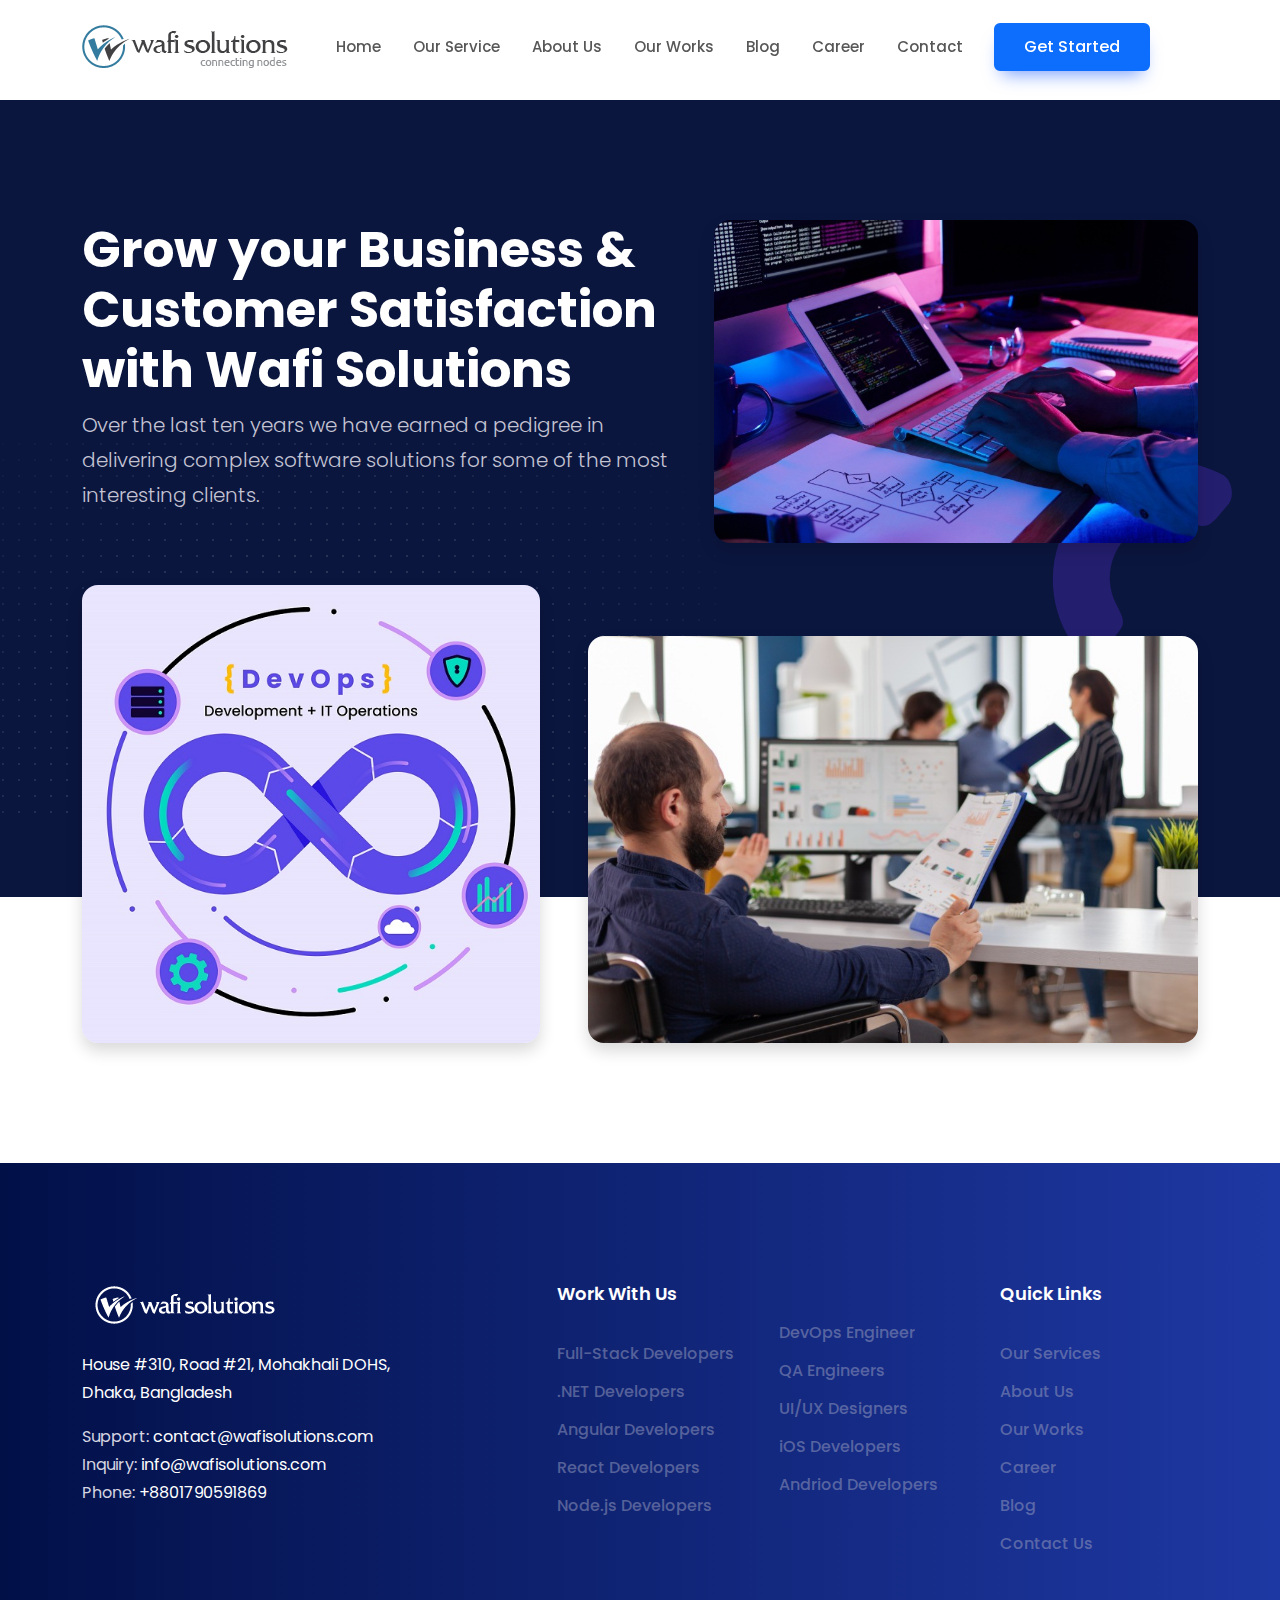
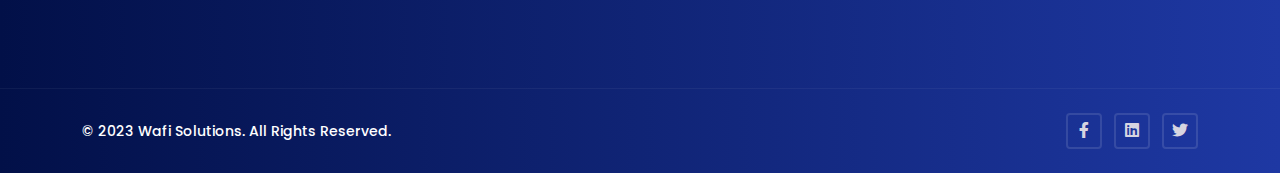
==== about.html @ 9b00d204 "about-us section complete" ====
<!DOCTYPE html>
<html lang="en">
<head>
    <meta charset="UTF-8">
    <meta name="viewport" content="width=device-width, initial-scale=1.0">
    <title>Awesome Digital Solution</title>

    <!-- favicon include here -->
    <link rel="icon" href="./images/logo/loading-img.png" type="image/png" sizes="16x16">

    <!-- font-awesome icon main css files -->
    <link rel="stylesheet" href="./css/all.css">

    <!-- bootstrap main css files -->
    <link rel="stylesheet" href="./css/bootstrap.min.css">
    <!-- <link href="https://cdn.jsdelivr.net/npm/bootstrap@5.0.2/dist/css/bootstrap.min.css" rel="stylesheet" integrity="sha384-EVSTQN3/azprG1Anm3QDgpJLIm9Nao0Yz1ztcQTwFspd3yD65VohhpuuCOmLASjC" crossorigin="anonymous"> -->


    <!-- AOS-main-css-file -->
    <link rel="stylesheet" href="./css/aos.css">
    
    <!-- magnific-popup-css-file -->
    <link rel="stylesheet" href="./css/magnific-popup.css">

    <!-- owl carousel main css file -->
    <link rel="stylesheet" href="./css/owl.carousel.css">

    <!-- owl carousel theme default main css file -->
    <link rel="stylesheet" href="./css/owl.theme.default.min.css">

    <!-- Main Style CSS Files -->
    <link rel="stylesheet" href="./css/style.css">

    <!-- Main Style CSS Files -->
    <link rel="stylesheet" href="./css/responsive.css">
    
</head>
<body>

    <!-- preloader section start -->
    <div id="preloader">
        <div class="preloader-wrap">
            <img src="./images/logo/loading-img.png" alt="preloader">
            <div class="loading-bar"></div>
        </div>
    </div>
    <!-- preloader section end -->


    <!-- main div start -->
    <div class="main-wapper">
        <!-- header part start -->
        <header class="main-header w-100">
            <nav class="navbar navbar-expand-xl navbar-light sticky-header">
                <div class="container d-flex align-items-center justify-content-lg-between position-relative">
                    <!-- brand logo -->
                    <a href="/" class="navbar-brand d-flex align-items-center mb-md-0 text-decoration-none">
                        <img class="img-fluid logo-color" src="./images/logo/logo.png" alt="logo">
                    </a>

                    <!-- offcanvaswithbackdrop button start -->
                    <a class="navbar-toggler offRight position-absolute right-0 border-0" href="#offcanvasWithBackdrop" role="button">
                        <span class="navbar-toggler-icon"
                              data-bs-toggle="offcanvas"
                              data-bs-target="#offcanvasWithBackdrop"
                              aria-controls="offcanvasWithBackdrop">
                        </span>
                    </a>
                    <div class="clearfix"></div>
                    <!-- offcanvaswithbackdrop button end -->

                    <!-- header main menu start -->
                    <div class="collapse navbar-collapse justify-content-center">
                        <ul class="nav col-12 col-md-auto justify-content-center main-menu">
                            <li><a href="index.html" class="nav-link">Home</a></li>
                            <li><a href="our-services.html" class="nav-link">Our Service</a></li>
                            <li><a href="about.html" class="nav-link">About Us</a></li>
                            <li><a href="works.html" class="nav-link">Our Works</a></li>
                            <li><a href="blog.html" class="nav-link">Blog</a></li>
                            <li><a href="career.html" class="nav-link">Career</a></li>
                            <li><a href="contect.html" class="nav-link">Contact</a></li>
                        </ul>
                    </div>
                    <!-- header main menu end -->

                    <!-- get start button start -->
                    <div class="action-btns text-end me-5 me-lg-0 d-none d-md-block d-lg-block">
                        <a href="" class="btn btn-primary">Get Started</a>
                    </div>
                    <!-- get start button end -->

                    <!-- offcanvaswithbackdrop menu start -->
                    <div class="offcanvas offcanvas-end" id="offcanvasWithBackdrop">
                        <!-- offcanvs header start-->
                        <div class="offcanvas-header d-flex align-items-center mt-4">
                            <!-- offcanvas logo -->
                            <a href="index.html" class="d-flex align-items-center mb-md-0 text-decoration-none">
                                <img class="img-fluid ps-2" src="./images/logo/logo.png" alt="logo">
                            </a>
                            <!-- offcanvs close button -->
                            <button type="button" class="close-btn text-danger" data-bs-dismiss="offcanvas" aria-label="Close">
                                <i class="fa-solid fa-xmark"></i>
                            </button>
                        </div>
                        <!-- offcanvs header end-->

                         <!-- offcanvs body start-->
                         <div class="offcanvas-body">
                            <!-- main menu start -->
                            <ul class="nav col-12 col-md-auto justify-content-center main-menu">
                                <li><a href="index.html" class="nav-link">Home</a></li>
                                <li><a href="our-services.html" class="nav-link">Our Service</a></li>
                                <li><a href="about.html" class="nav-link">About Us</a></li>
                                <li><a href="works.html" class="nav-link">Our Works</a></li>
                                <li><a href="blog.html" class="nav-link">Blog</a></li>
                                <li><a href="career.html" class="nav-link">Career</a></li>
                                <li><a href="contect.html" class="nav-link">Contact</a></li>
                            </ul>
                            <!-- main menu end -->

                            <!-- get start button start -->
                            <div class="action-btns mt-4 ps-3">
                                <a href="" class="btn btn-primary">Get Started</a>
                            </div>
                            <!-- get start button end -->
                         </div>
                         <!-- offcanvs body end-->
                    </div>
                    <!-- offcanvaswithbackdrop menu end -->

                </div>                
            </nav>
        </header>
        <!-- header part end -->


        <!-- about-header-section  section start -->
        <section class="about-header-section ptb-120 position-relative overflow-hidden bg-dark" style="background: url('./images/page-header-bg.svg') no-repeat center right;">
            <div class="container">
                <div class="row">
                   <div class="col-12">
                        <div class="section-heading-wrap d-flex justify-content-between z-5 position-relative">
                            <div class="about-content-left">
                                <div class="about-info mb-4">
                                    <h1 class="display-5 fw-bold">Grow your Business & Customer Satisfaction with Wafi Solutions</h1>
                                    <p class="lead">Over the last ten years we have earned a pedigree in delivering complex software solutions for some of the most interesting clients. </p>
                                </div>
                                <img class="about-img-first img-fluid rounded-custom mt-5 shadow" src="./images/about/about-img-1.jpg" alt="">
                            </div>
                            <div class="about-content-right">
                                <img class="img-fluid mb-5 rounded-custom shadow" src="./images/about/about-img-2.jpg" alt="">
                                <img class="about-img-last rounded-custom shadow" src="./images/about/about-img-3.jpg" alt="">
                            </div>
                        </div>
                   </div>
                </div>
            </div>
            <div class="bg-white w-100 position-absolute bottom-0 h-25 bottom-0 left-0 right-0 py-5"></div>
        </section>
        <!-- about-header-section  section end -->


        <!-- footer section start -->

        <footer class="footer-section">
            <!-- footer section top start -->
            <div class="footer-top  bg-gradient text-white ptb-120">
                <div class="container">
                    <div class="row justify-content-between">
                        <div class="col-md-8 col-lg-4 mb-md-4 mb-lg-0">
                            <div class="footer-single-col">
                                <div class="footer-single-col mb-4">
                                    <img src="./images/logo/logo-white.png" alt="logo" class="img-fluid logo-white">
                                </div>
                                <p> House #310, Road #21, Mohakhali DOHS, Dhaka, Bangladesh</p>
                                <div><span class="met_color">Support:</span> <a href="#" >contact@wafisolutions.com</a></div>
                                <div><span class="met_color">Inquiry:</span> <a href="#" >info@wafisolutions.com</a></div>
                                <div><span class="met_color">Phone:</span> +8801790591869</div>
                            </div>
                        </div>
                        <div class="col-md-12 col-lg-7 mt-4 mt-md-0 mt-lg-0">
                            <div class="row">
                                <div class="col-md-4 col-lg-4 mt-4 mt-md-0 mt-lg-0">
                                    <div class="footer-single-col">
                                        <h3>Work With Us</h3>
                                        <ul class="list-unstyled footer-nav-list mb-lg-0">
                                            <li><a href="#" class="text-decoration-none">Full-Stack Developers</a></li>
                                            <li><a href="#" class="text-decoration-none">.NET Developers</a></li>
                                            <li><a href="#" class="text-decoration-none">Angular Developers</a></li>
                                            <li><a href="#" class="text-decoration-none">React Developers</a></li>
                                            <li><a href="#" class="text-decoration-none">Node.js Developers</a></li>
                                        </ul>
                                    </div>
                                </div>
                                <div class="col-md-4 col-lg-4 mt-4 mt-md-0 mt-lg-0">
                                    <div class="footer-single-col">
                                        <h3></h3>
                                        <ul class="list-unstyled footer-nav-list mb-lg-0">
                                            <li><a href="#" class="text-decoration-none">DevOps Engineer</a></li>
                                            <li><a href="#" class="text-decoration-none">QA Engineers</a></li>
                                            <li><a href="#" class="text-decoration-none">UI/UX Designers</a></li>
                                            <li><a href="#" class="text-decoration-none">iOS Developers</a></li>
                                            <li><a href="#" class="text-decoration-none">Andriod Developers</a></li>
                                        </ul>
                                    </div>
                                </div>
                                <div class="col-md-4 col-lg-4 mt-4 mt-md-0 mt-lg-0">
                                    <div class="footer-single-col">
                                        <h3>Quick Links</h3>
                                        <ul class="list-unstyled footer-nav-list mb-lg-0">
                                            <li><a href="#" class="text-decoration-none">Our Services</a></li>
                                            <li><a href="#" class="text-decoration-none">About Us</a></li>
                                            <li><a href="#" class="text-decoration-none">Our Works</a></li>
                                            <li><a href="#" class="text-decoration-none">Career</a></li>
                                            <li><a href="#" class="text-decoration-none">Blog</a></li>
                                            <li><a href="#" class="text-decoration-none">Contact Us</a></li>
                                        </ul>
                                    </div>
                                </div>
                            </div>
                        </div>
                    </div>
                </div>
            </div>
            <!-- footer section top end -->

            <!-- footer bottom start -->
            <div class="footer-bottom  bg-gradient text-white py-4">
                <div class="container">
                    <div class="row justify-content-between align-items-center">
                        <div class="col-md-7 col-lg-7">
                            <div class="copyright-text">
                                <p class="mb-lg-0 mb-md-0">&copy; 2023 Wafi Solutions. All Rights Reserved.</p>
                            </div>
                        </div>
                        <div class="col-md-4 col-lg-4">
                            <div class="footer-single-col text-start text-lg-end text-md-end">
                                <ul class="list-unstyled list-inline footer-social-list mb-0">
                                    <li class="list-inline-item"><a href=#"><i class="fab fa-facebook-f"></i></a></li>
                                    <li class="list-inline-item"><a href="#"><i class="fab fa-linkedin"></i></a></li>
                                    <li class="list-inline-item"><a href="#"><i class="fab fa-twitter"></i></a></li>
                                </ul>
                            </div>
                        </div>
                    </div>
                </div>
            </div>
            <!-- footer bottom end -->
            
        </footer>
        <!-- footer section end -->
    </div>
    <!-- main div end -->


    <!-- Bootstrap js main file -->
    <script src="./js/jquery.min.js"></script>

    <!-- Bootstrap js main file -->
    <script src="./js/bootstrap.bundle.min.js"></script>
    <!-- <script src="https://cdn.jsdelivr.net/npm/bootstrap@5.0.2/dist/js/bootstrap.bundle.min.js" integrity="sha384-MrcW6ZMFYlzcLA8Nl+NtUVF0sA7MsXsP1UyJoMp4YLEuNSfAP+JcXn/tWtIaxVXM" crossorigin="anonymous"></script> -->

    <!-- AOS-main-JS-file -->
    <script src="./js/aos.js"></script>

    <!-- Parallax JS Main Plugin -->
    <script src="./js/parallax.min.js"></script>

     <!-- magnific-popup-js-file -->
    <script src="./js/jquery.magnific-popup.min.js"></script>

     <!-- owl carousel main js file -->
     <script src="./js/owl.carousel.min.js"></script>

    <!-- Custom JavaScript File -->
    <script src="./js/main.js"></script>

</body>
</html>
---- css/style.css ----
/* google font name is Poppins  */
@import url('https://fonts.googleapis.com/css2?family=Poppins:ital,wght@0,300;0,400;0,500;0,600;0,700;0,800;1,400;1,500;1,700;1,800&display=swap');

/***************************************
 basic styling 
 
 ***************************************/
*{
    margin: 0px;
    padding: 0px;
    box-sizing: border-box;
    font-family: 'GeoSlab703 Md BT';
    font-family: 'Poppins', sans-serif;
}

body{
    color:#575757;
    line-height: 1.75;
}
ul{
    list-style: none;
    padding: 0;
}
li{
    list-style: none;
}
a{
    text-decoration: none;
    font-family: 'Poppins', sans-serif;
}

.h1, .display-1, 
.h2, .display-2, 
.h3, .display-3, 
.h4, .display-4, 
.h5, .display-5, 
.h6, .display-6, 
h1, 
h2, 
h3, 
h4, 
h5, 
h6{
    font-family: 'Poppins', sans-serif;
    color: #071c4d;
}

input:focus,textarea:focus,button:focus{
    outline: none;
}
.btn{
    position: relative;
    -webkit-transition: all 0.3s ease-in-out;
    transition: all 0.3s ease-in-out;
    padding: 0.65rem 1.75rem;
    -webkit-box-shadow: none;
    box-shadow: none;
    font-weight: 500;
    border-radius: 0.375rem;
    font-family: 'Poppins', sans-serif;
    border: 2px solid transparent;
}
.z--1{
  z-index: -1;
}

.z-2{
  z-index: 2;
}

.btn-primary{
    color: var(--bs-white);
    background-color: var(--bs-primary);
    border-color: var(--bs-primary);
    -webkit-box-shadow: 0 11px 18px -8px rgba(23, 92, 255, 0.6);
    box-shadow: 0 11px 18px -8px rgba(23, 92, 255, 0.6);
}

.btn-primary:hover{
    box-shadow: none;
}

.ptb-120{
    padding: 120px 0;
}
.ptb-20{
  padding-bottom: 20px;
}

.mb-32 {
    margin-bottom: 32px;
}

.ptb-60{
  padding: 60px 0;
}

.section-title  h2{
  font-size: 40px;
  font-weight: 700;
  line-height: 40px;
}

.feature-icon{
  width: 65px;
  height: 65px;

  text-align: center;
}

.feature-icon i{
  font-size: 32px;
  color: #fff;
  line-height: 65px;
}

.limit-2-line-text {
  display: -webkit-box;
  -webkit-line-clamp: 2;
  -webkit-box-orient: vertical;
  overflow: hidden;
}

.text-meuted{
  color: #6c757d ;
}
.section-title h2{
  font-size: 40px;
  font-weight: 700;
}

.bg-dark{
  background-color: #0b163f !important;
}


/***************************************
 preloader section styling 

***************************************/

#preloader{
    position: fixed;
    top: 0;
    left: 0;
    width: 100%;
    height: 100vh;
    background-color: var(--bs-light);
    display: -webkit-box;
    display: -ms-flexbox;
    display: flex;
    -webkit-box-align: center;
    -ms-flex-align: center;
    align-items: center;
    -webkit-box-pack: center;
    -ms-flex-pack: center;
    justify-content: center;
    text-align: center;
    z-index: 999999;
}


.preloader-wrap{
    text-align: center;
}

.loading-bar {
    width: 120px;
    height: 3px;
    margin-top: 30px;
    position: relative;
    overflow: hidden;
    background: var(--bs-white);
}

.loading-bar:before{
    content: "";
    width: 35px;
    height: 3px;
    background: var(--bs-primary);
    position: absolute;
    left: -34px;
    -webkit-animation: bluebar 1.5s infinite ease;
    animation: bluebar 1.5s infinite ease;
}

@-webkit-keyframes bluebar {
    50% {
      left: 96px;
    }
  }
  
  @keyframes bluebar {
    50% {
      left: 96px;
    }
  }



  /*************************************** 
  header section nav menu styling start 

  ***************************************/

  .img-fluid{
    max-width: 100%;
    height: auto;
  }

  .offRight{
    position: absolute;
    right: 0;
    padding: 0 10px;
  }

  .sticky-header {
    position: fixed;
    top:0px;
    width: 100%;
    padding: 20px 0;
    -webkit-transition: all 0.3s ease;
    transition: all 0.3s ease;
    z-index: 9999;
  }

  .affix{
    top: 0;
    left: 0;
    margin: auto;
    position: fixed;
    width: 100%;
    z-index: 9999;
    -webkit-animation: 300ms ease-in-out fadeInDown;
    animation: 300ms ease-in-out fadeInDown;
    background: var(--bs-dark);
    padding: 10px 0;
    -webkit-transition: all 0.3s ease;
    transition: all 0.3s ease;
    -webkit-box-shadow: 0 10px 30px rgba(0, 0, 0, 0.1);
    box-shadow: 0 10px 30px rgba(0, 0, 0, 0.1);
    background-color: #fff;
  }

  .action-btns.me-lg-0{
    margin-right: 3rem;
  }

  .me-5 a{
    display: block;
    margin-right: 3rem;
  }

  .main-menu li a.nav-link{
    color:#575757;
    padding: 0.85rem 1rem;
    font-size: 15px;
    font-weight: 500;
    transition: .3s;
  }

  .main-menu li a.nav-link:hover{
    color: #175cff;
  }

 .main-header .offcanvas-header button.close-btn{
    width: 40px;
    height: 40px;
    border-radius: 50%;
    background: #fcdde1;
    outline: none;
    border: none;
  }

  .main-header .offcanvas-header button.close-btn i{
    color: #f25767;
    font-size: 20px;
    vertical-align: middle;
    margin-top: -2px;
  }


  /* hero-it-ads section styling start */

  .hero-nine-bg{
    background-size: cover;
    background-position: center;
    background-repeat: no-repeat;
  }


  /***************************************
   ADS about section styling start

   ***************************************/

  .rounded-custom{
    border-radius: 16px;
  }

  .about-right h4{
    font-weight: 600;
  }

  .about-right h2{
    font-weight: 700;
    font-size: 40px;
  }
  .about-right p{
    font-weight: 400;
  }

  .list-two-col{
    max-width: 100%;
  }
  .about-icon-box img{
    width: 60px;
    height: 60px;
    line-height: 60px;
    padding: 15px;
    border-radius: 50%;
    background-color: #ffffff;
    border-color: #ffffff;
    -webkit-box-shadow: 0px 10px 20px 0px rgba(0, 0, 0, 0.1);
    box-shadow: 0px 10px 20px 0px rgba(0, 0, 0, 0.1);
  }

  .about-icon-box h5{
    font-size: 18px;
    font-weight: 500;
  }

  .about-lists{
    display: flex !important;
  }

  .about-lists li {
    width:50%;
  }

  .about-icon-box{
    display: flex;
  }

.about-right .list-two-col{
    max-width: 100%;
}

.about-right .list-two-col li{
    -webkit-box-flex: 0;
    -ms-flex: 0 0 50%;
    flex: 0 0 50%;
    max-width: 50%;
    padding-right: 12px;
    margin: 6px 0;
}

.about-right .list-two-col li i{
    background-color: #a1bdff;
    border-radius: 20px;
}
.about-right .link-with-icon i{
  transition: .3s;
  margin-left: 3px;
}

.about-right .link-with-icon:hover i{
  margin-left: 6px;
}



/***************************************
  ADS App Two Features styling 

***************************************/

.section-icon .section-title{
  margin-bottom: 60px;
}

.section-icon .section-title h2{
  font-weight: 800;
  font-size: 40px;
}

.service-icon{
  margin-bottom: 28px;
}

.service-icon img{
  width: 64px;
  height: 64px;
}

.single-service{
  transition: .4s;
}

.single-service:hover{
  -webkit-box-shadow: 0px 10px 30px 0px rgba(0, 0, 0, 0.1);
  box-shadow: 0px 10px 30px 0px rgba(0, 0, 0, 0.1);
}



/***************************************
 ADS integration section start

***************************************/

.integration-list-wrap{
  display: -webkit-box;
  display: -ms-flexbox;
  display: flex;
  -webkit-box-orient: vertical;
  -webkit-box-direction: normal;
  -ms-flex-direction: column;
  flex-direction: column;
  -webkit-box-pack: center;
  -ms-flex-pack: center;
  justify-content: center;
  -webkit-box-align: end;
  -ms-flex-align: end;
  align-items: flex-end;
}

.integration-list-wrap a{
  width: 65px;
  height: 65px;
  position: relative;
  display: -webkit-box;
  display: -ms-flexbox;
  display: flex;
  margin: 0 16px;
  -webkit-box-orient: vertical;
  -webkit-box-direction: normal;
  -ms-flex-direction: column;
  flex-direction: column;
  -webkit-box-pack: center;
  -ms-flex-align:center;
  align-items: center;
  border-radius: 50%;
  -webkit-box-shadow: 7px 7px 10px 0 rgba(55, 65, 81, 0.12);
  box-shadow: 7px 7px 10px 0 rgba(55, 65, 81, 0.12);
}

.integration-list-wrap a img{
  padding: 10px;
}

.integration-list-wrap a.integration-1{
  top: 0;
  left: -122px;
}

.integration-list-wrap a.integration-2{
  top: -21px;
  left: 0px;
}
.integration-list-wrap a.integration-3{
  left: -191px;
}
.integration-list-wrap a.integration-5{
  left: -150px;
  top: 25px;
}

.integration-list-wrap a.integration-7{
  left: -120px;
  top: 0;
}

.integration-list-wrap a.integration-8{
  top: 0px;
  right: 250px;
}

.integration-list-wrap a.integration-10{
  right: 217px;
  top: 3px;
}

.integration-list-wrap a.integration-11{
  right: 50px;
  top: 15px;
}

.integration-list-wrap a.integration-12{
  right: 260px;
  top: 3px;
}


/*************************************
 testimonaial section start 

**************************************/

.section-testimonial .section-title h5{
  font-size: 20px;
  font-weight: 600;
  list-style: 25px;
}

.section-testimonial .section-title h2{
  font-size: 40px;
  font-weight: 800;
  list-style: 30px;
}

.testimonials{
  margin-top: 60px;
}

.single-testimonial{
  background-color: #fff;
  border-radius: 30px;
  -webkit-box-shadow: 0 0.125rem 0.25rem rgba(0, 0, 0, 0.075) !important;
  box-shadow: 0 0.125rem 0.25rem rgba(0, 0, 0, 0.075) !important;
  position: relative;
}

.single-testimonial p{
  color:#575757;
  font-size: 18px;
}

.author{
  display: flex;
}
.author .author-img img{
  width: 60px;
  height: 60px;
  margin-bottom: 10px;
  display: inline-block;
}

.author .author-info{
  margin-left: 30px;
}


.testimonials .owl-buttons {
  display: inline-block;
}

.testimonials .owl-buttons .owl-prev{
  position: absolute;
  top: 50%;
  left: 0;
  z-index: 999;
  width: 40px;
  height: 40px;
  border: 1px solid var(--bs-light);
  background-color: var(--bs-white);
  border-radius: 10px;
  -webkit-box-shadow: 0 11px 24px 0 rgba(0, 0, 0, 0.09);
  box-shadow: 0 11px 24px 0 rgba(0, 0, 0, 0.09);
  text-align: center;
  line-height: 35px;
  margin-top: -50px;
}

.testimonials .owl-buttons .owl-next{
  position: absolute;
  top: 50%;
  right: 0;
  z-index: 999;
  width: 40px;
  height: 40px;
  border: 1px solid var(--bs-light);
  background-color: var(--bs-white);
  border-radius: 10px;
  -webkit-box-shadow: 0 11px 24px 0 rgba(0, 0, 0, 0.09);
  box-shadow: 0 11px 24px 0 rgba(0, 0, 0, 0.09);
  text-align: center;
  line-height: 35px;
  margin-top: -50px;
}

.testimonials .owl-buttons .owl-prev, .testimonials .owl-buttons .owl-next{
  color: #0079ff;
}

.testimonials .owl-buttons .owl-prev:hover, .testimonials .owl-buttons .owl-next:hover{
  background-color: #0079ff;
  color: #fff;
}



/*************************************
  Brand Section start

**************************************/

.section-brand-post .section-title{
  margin-bottom: 40px;
}

.section-brand-post .section-title h2{
  font-weight: 700;
  font-size: 40px;
  line-height: 48px;
}


.brand-logo-grid{
  display: grid;
  grid-template-columns: repeat(5, 1fr);
  grid-column-gap: 25px;
}

.brand-logo-grid li{
  width: 100%;
  border-radius: 20px 0px 30px 0px;
  -webkit-box-shadow: 0px 10px 30px 0px rgba(0, 0, 0, 0.1);
  box-shadow: 0px 10px 30px 0px rgba(0, 0, 0, 0.1);
  background-color: #fff;
  padding: 15px 30px 15px 30px;
  text-align: center;
}


/* Latest Post Section start */

.section-latest-post .section-title{
  margin-bottom: 60px;
}


.section-latest-post .section-title h2{
  font-size: 40px;
  font-weight: 700px;
  line-height: 40px;
}

.single-article{
  position: relative;
  overflow: hidden;
  display: -webkit-box;
  display: -ms-flexbox;
  display: flex;
  -webkit-box-orient: vertical;
  -webkit-box-direction: normal;
  -ms-flex-direction: column;
  flex-direction: column;
  min-width: 0;
  word-wrap: break-word;
  background-color: var(--bs-white);
  background-clip: border-box;
  border: 1px solid #f1f1f1;
  -webkit-transition: all 0.3s ease-in-out;
  transition: all 0.3s ease-in-out;
  background-color: #fff;
  border-radius: 20px;
}

.single-article:hover{
  -webkit-transition: all 0.3s;
  transition: all 0.3s;
  -webkit-box-shadow: 0 11px 18px -8px rgba(0, 0, 0, 0.16);
  box-shadow: 0 11px 18px -8px rgba(0, 0, 0, 0.16);
}

.img-article{
  position: relative;
  overflow: hidden;
}

.img-article > img{
  -ms-flex-negative: 0;
  flex-shrink: 0;
  width: 100%;
  height: 14rem;
  -o-object-fit: cover;
  object-fit: cover;
  -webkit-transition: all 0.3s ease-in-out;
  transition: all 0.3s ease-in-out;
  -webkit-transform: rotate(0) scale(1);
  transform: rotate(0) scale(1);
}

.single-article:hover .img-article > img{
  -webkit-transform: rotate(3deg) scale(1.1);
  transform: rotate(3deg) scale(1.1);
}


.single-article .img-article::before{
  content: "";
  display: block;
  background: rgba(0, 0, 0, 0.25);
  -webkit-transition: all 0.3s ease-in;
  transition: all 0.3s ease-in;
  position: absolute;
  top: 0;
  left: 0;
  right: 0;
  bottom: 0;
  z-index: 1;
}

.single-article:hover .img-article::before {
  background: transparent;
}


.bg-primary-soft{
  background-color: #CEDDFF;
}




.article-content h2{
  font-size: 20px;
  font-weight: 600;
  margin-bottom: 10px;
}

.article-content h2:hover{
  color:#0079ff;
}

.article-content p{
  font-size: 16px;
  font-weight: 400;
}

.avatar-container{
  display: flex;
  justify-content: start;
}
.avatar-img{
  margin-right: 20px;
}
.avatar-img img{
  width: 40px;
  height: 40px;
  border-radius: 50%;
}


/* footer section styling start */
.bg-gradient {
  background: -webkit-gradient(linear, left top, right top, from(#021048), to(#1e38a3)) !important;
  background: linear-gradient(90deg, #021048, #1e38a3) !important;
}


.met_color{
  color: #d6d5e1;
}

.footer-single-col a{
  color: #fff;
}

.footer-single-col h3{
  font-size: 18px;
  font-weight: 600;
  margin-bottom: 36px;
  color: #fff;
}

.footer-single-col .footer-nav-list li a{
  font-size: 16px;
  margin: 10px 0;
  display: block;
  opacity: 0.5;
  font-weight: 500;
  -webkit-transition: all 0.3s ease;
  transition: all 0.3s ease;
  color:#9a9fbf;
}

.footer-single-col .footer-nav-list li a:hover{
  color: #fff;
}


.footer-bottom {
  position: relative;
  display: block;
  border-top: 1px solid rgba(248, 249, 250, 0.05);
}

.copyright-text p{
  color: #fff;
  font-size: 14px;
  font-weight: 500;
}

.footer-social-list li a{
  display: block;
  width: 36px;
  height: 36px;
  line-height: 32px;
  text-align: center;
  border: 2px solid rgba(255, 255, 255, 0.12);
  color: #d6d5e1;
  border-radius: 4px;
  -webkit-transition: all 0.3s ease-in-out;
  transition: all 0.3s ease-in-out;
}

.footer-social-list li a:hover{
  background: #175cff;
  color: #fff;
}



/* Our Service Page */

/* page header */

.page-header{
  margin-top: 100px;
}

.bg-circle{
  position: absolute;
  bottom: -166px;
  right: 7%;
  width: 260px;
  height: 260px;
  border-radius: 50px;
  background-color: #071c4d;
}

.page-header h1{
  color: #fff;
  font-weight: 700;
  font-size: 45px;
  margin-bottom: 10px;
}

.page-header p{
  color: #fff;
  font-size: 20px;
}


/* feature section styling start */

.fuature-section  .section-title{
  margin-bottom: 60px;
}
.fuature-icon i{
  font-size: 30px;
  color:#021048;
}

.img-bg-shape{
  bottom: 0;
  left: 50%;
  top: 0;
  -webkit-transform: translateX(-50%) scale(1.1);
  transform: translateX(-50%) scale(1.1);
  width: 80%;
}

.feature-right-img{
  -webkit-backface-visibility: hidden;
  backface-visibility: hidden;
  -webkit-transform: rotateY(-35deg) rotateX(15deg);
  transform: rotateY(-35deg) rotateX(15deg);
}




/* work process section styling */

.work-process .section-title h2{
  font-weight: 700;
  color: #fff;
  line-height: 40px;
  font-size: 40px;
}

.work-process .section-title p{
  color: #d6d5e1;
  line-height: 25px;
  font-size: 18px;
  margin-top: 15px;
}

.process-icon{
  width: 80px;
  height: 80px;
  display: -webkit-box;
  display: -ms-flexbox;
  display: flex;
  -webkit-box-pack: center;
  -ms-flex-pack: center;
  justify-content: center;
  -webkit-box-align: center;
  -ms-flex-align: center;
  align-items: center;
  text-align: center;
  -webkit-transition: all 0.3s ease;
  transition: all 0.3s ease;
  margin: 0 auto 35px;
  background-color: rgba(255, 255, 255, 0.1);
}

.process-icon i{
  font-size: 32px;
}

.process-card-two:hover .process-icon{
  background-color: #fff;
  color: #0B163F;
}

.process-card-two h3{
  color: #fff;
  font-size: 20px;
  margin-bottom: 5px;
}

.process-card-two p{
  color: #d6d5e1;
}





/* service section styling now */

.service-section .section-title{
  margin-bottom: 80px;
}

.service-grid{
  display: -ms-grid;
  display: grid;
  width: 100%;
  grid-auto-columns: 1fr;
  grid-column-gap: 30px;
  grid-row-gap: 30px;
  grid-template-columns: 1fr 1fr 1fr;
  grid-template-rows: auto auto;
  -webkit-transition: all 0.3s ease-in-out;
  transition: all 0.3s ease-in-out;
}

.service-card {
  padding: 30px;
}

.service-card:hover{
  border-color: #175cff !important;
  -webkit-transition: all 0.3s ease-in-out;
  transition: all 0.3s ease-in-out;
  background: transparent;
}

.service-grid .service-icon{
  width: 65px;
  height: 65px;
  background-color: #0079ff;
  border-radius: 5px;
  display: flex;
  align-items: center;
  justify-content: center;
  margin-bottom: 40px;
}

.service-grid .service-icon i{
  font-size: 26px;
  color: #fff;
}

.service-grid .service-content h2{
  font-size: 20px;
  font-weight: 600;
  color: #000;
}




/* promo section styling start */

.promo-section .section-title {
  margin-bottom: 50px;
}

.promo-card-info h2{
  color: #fff;
  font-size: 800;
}

.promo-card-info p{
  color: #b3b5c6;
  text-align: center;
  font-size: 16px;
  line-height: 1.7;
  font-weight: 400;
  -webkit-text-size-adjust: 100%;
  margin: 20px auto 40px;
}



/* feature section start */

.animate-element {
  list-style: none;
  width: 100%;
  height: 100%;
  right: 0;
  transform: translate3d(0px, 0px, 0px);
  transform-style: preserve-3d;
  backface-visibility: hidden;
}

.animate-element li{
  height: 100%;
  width: 100%;
}



/* about us page */

.about-header-section{
  margin-top: 100px;
}

.section-heading-wrap{
  z-index: 5;
}

.about-content-left{
  max-width: 602px;
  margin-right: 30px;
}

.about-info h1{
  line-height: 60px;
  color: #fff;
  font-size: 50px;
}

.about-info p{
  color: #c4c4d3;
}

.about-content-right{
  display: -webkit-box;
  display: -ms-flexbox;
  display: flex;
  max-width: 47%;
  -webkit-box-orient: vertical;
  -webkit-box-direction: normal;
  -ms-flex-direction: column;
  flex-direction: column;
}

.about-content-left .about-img-first{
  max-width: 76%;
  width: 100%;
}

.about-content-right .about-img-last{
  max-width: 126%;
  margin-top: auto;
  -ms-flex-item-align: end;
  align-self: flex-end;
}
---- css/responsive.css ----
@media (max-width: 1199px){

    /* nav for display block */

    .offcanvas-body .main-menu{
        display: block;
    }

    .about-info h1{
        font-size: 45px;
    }

    .about-content-left{
        width: 450px;
    }

}
   

@media (max-width: 991px){
    

    .me-5 a{
        margin-right: 0;
    }

    .ptb-120{
        padding: 60px 0;
    }


    /* ADS integration section */
    .integration-list-wrap {
        -webkit-box-orient: horizontal;
        -webkit-box-direction: normal;
        -ms-flex-direction: row;
        flex-direction: row;
    }

     /* ADS integration a */
     .integration-list-wrap a {
        position: inherit;
        width: 45px;
        height: 45px;
    }

     /* latest post grid */
     .brand-logo-grid {
        grid-template-columns: 1fr 1fr;
        grid-row-gap: 25px;
    }

    /* page header circle shape display none */
    .bg-circle{
        display: none;
    }

    .page-header h1{
        font-size: 40px
    }

    .page-header p{
        font-size: 20px
    }

    .about-info h1{
        font-size: 40px;
    }


    /* service section grid  */

    .service-grid {
        grid-template-columns: 1fr 1fr;
    }


    /*  */

    .section-heading-wrap {
        -webkit-box-orient: vertical;
        -webkit-box-direction: normal;
        -ms-flex-direction: column;
        flex-direction: column;
    }

    .about-content-left {
        max-width: 100%;
        width: 100%;
        margin-bottom: 40px;
        -webkit-box-orient: vertical;
        -webkit-box-direction: normal;
        -ms-flex-direction: column;
        flex-direction: column;
        -webkit-box-align: stretch;
        -ms-flex-align: stretch;
        align-items: stretch;
        margin-right: 0;
    }

    .about-content-left .about-img-first{
        max-width: 100%;
    }

    .about-content-right {
        max-width: 100%;
        -webkit-box-orient: horizontal;
        -webkit-box-direction: normal;
        -ms-flex-direction: row;
        flex-direction: row;
        -webkit-box-pack: justify;
        -ms-flex-pack: justify;
        justify-content: space-between;
        -webkit-box-align: start;
        -ms-flex-align: start;
        align-items: flex-start;
    }

    .about-content-right img:nth-child(1) {
        width: 45%;
        margin: 0 !important;

    }

    .about-content-right img:nth-child(2) {
        width: 50%;
        margin: 0 !important;

    }



}

@media (max-width: 768px){

    /* section-title h2 font size */
    .section-icon .section-title h2{
        font-size: 32px;
    }


    /* latest post grid */
    .brand-logo-grid {
        grid-template-columns: repeat(1, 1fr);
        grid-row-gap: 25px;
    }
    

    .page-header h1{
        font-size: 36px
    }

    .page-header p{
        font-size: 18px
    }


    .service-grid {
        grid-template-columns: 1fr;
    }


    .about-info h1{
        font-size: 32px;
        line-height: 44px;
    }
    
}

@media (max-width: 600px){

    /* about section about list flex-direction: column */
    .about-lists{
        flex-direction: column;
    }

    /* about section about list width 100% and margin-bottom: 10px; */
    .about-lists li {
        width:100%;
        margin-bottom: 10px;
    }
    

    /* about item lists */
    .about-right .list-two-col li{
        flex: 0 0 100%;
        max-width: 100%;

    }

    .page-header h1{
        font-size: 28px
    }

    .page-header p{
        font-size: 16px
    }

  
}

@media (max-width: 480px){
    .page-header p{
        font-size: 15px;
        margin-top: 10px;
    }
}

@media (min-width: 320px){
    
}
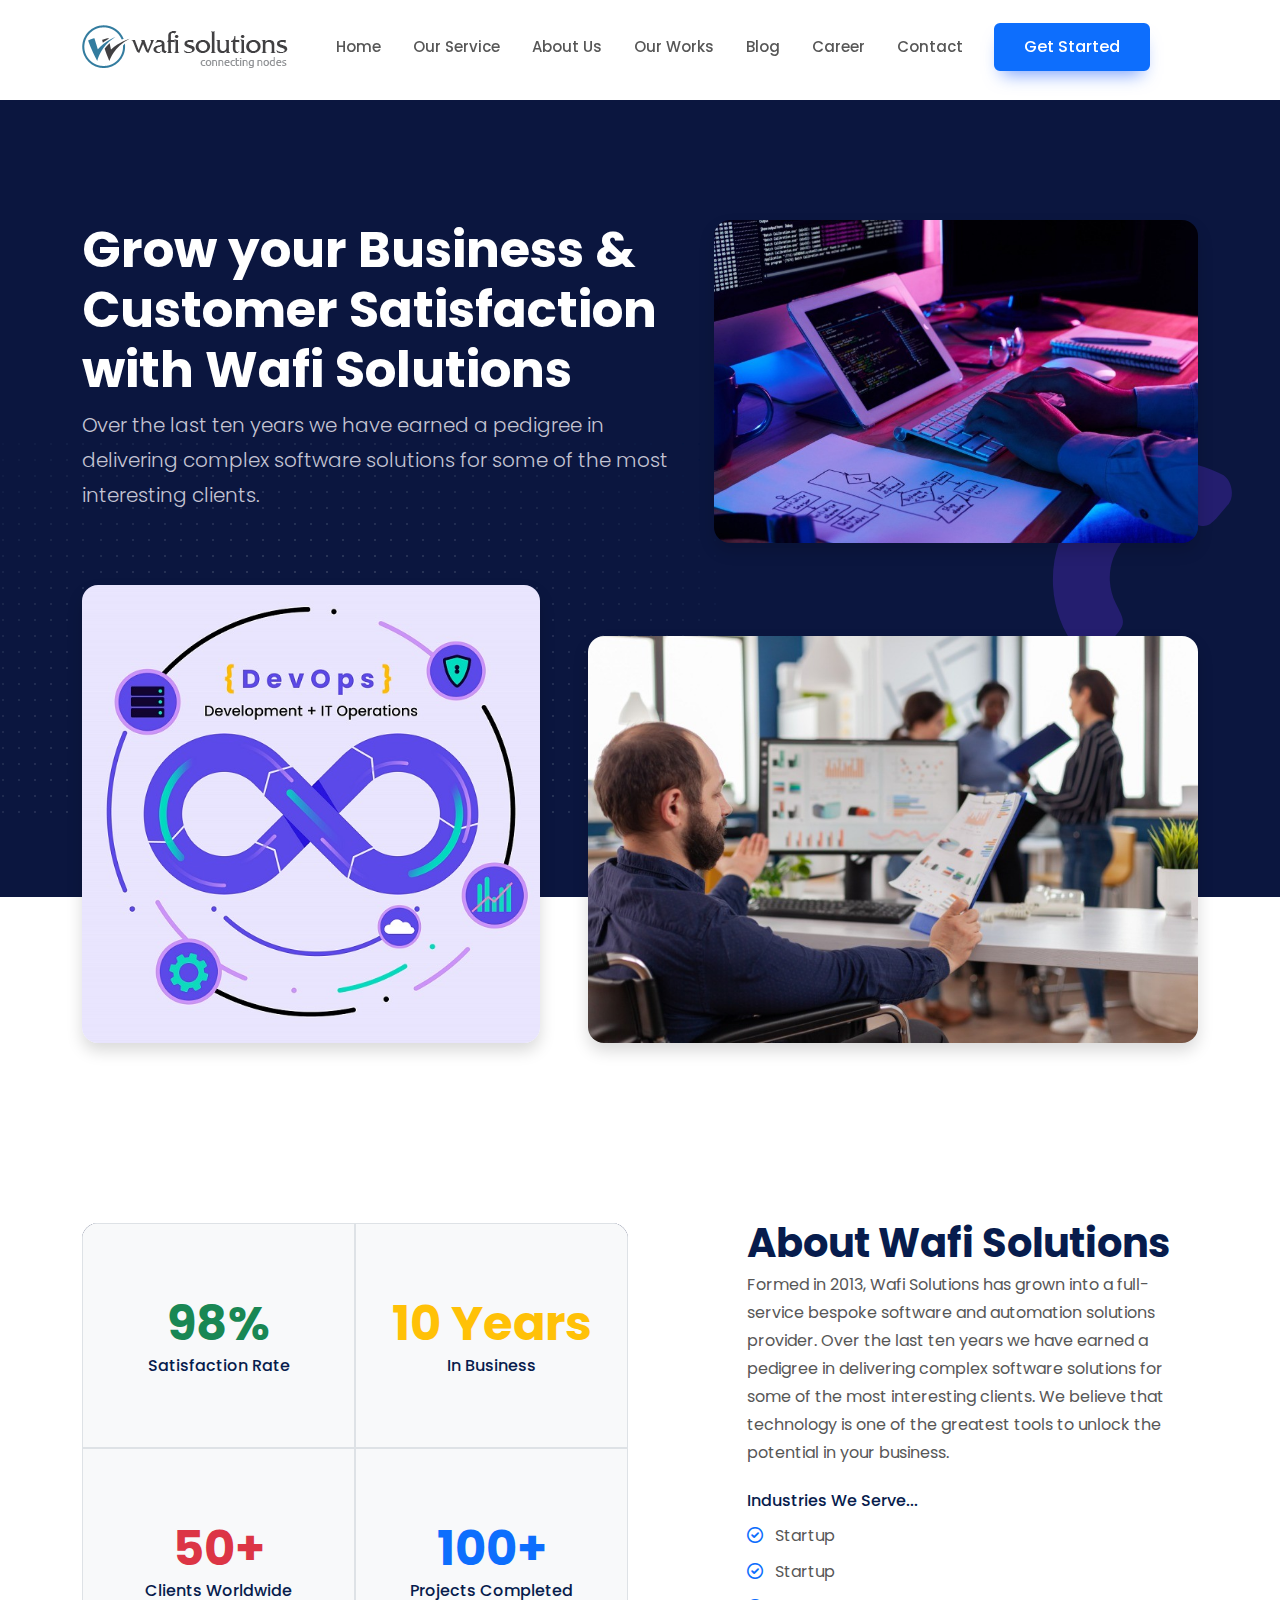
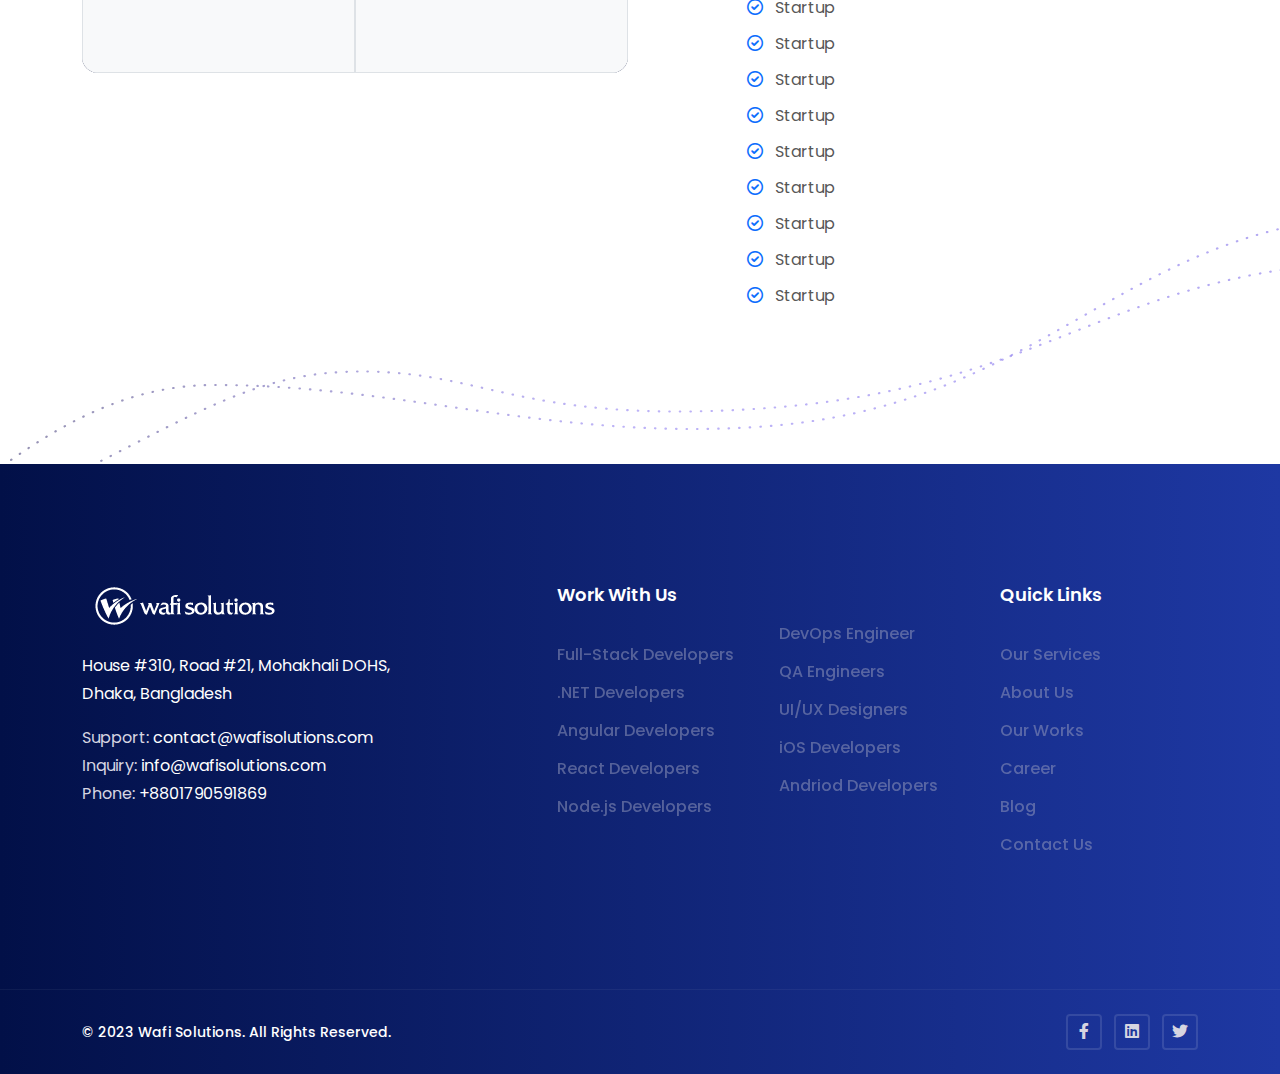
==== commit 4531537c: "story section complete" ====
--- a/about.html
+++ b/about.html
@@ -160,6 +160,78 @@
         <!-- about-header-section  section end -->
 
 
+        <!-- our story section start -->
+        <section class="our-stroy-section pt-60 pb-120" style="background: url('./images/dot-dot-wave-shape.svg') no-repeat left bottom;">
+            <div class="container">
+                <div class="row justify-content-between">
+                    <div class="col-lg-5 col-md-12 order-lg-1">
+                        <div class="section-title sticky-sidebar">
+                            <h2>About Wafi Solutions</h2>
+                            <p>Formed in 2013, Wafi Solutions has grown into a full-service bespoke software and automation solutions provider.
+
+
+                                Over the last ten years we have earned a pedigree in delivering complex software solutions for some of the most interesting clients.
+        
+        
+                                We believe that technology is one of the greatest tools to unlock the potential in your business.
+                            </p>
+                            <div class="mt-4">
+                                <h6 class="mt-4">Industries We Serve...</h6>
+                                <ul class="list-unstyled mb-0">
+                                    <li class="py-1"><i class="fa-regular fa-circle-check me-2 text-primary"></i> Startup</li>
+                                    <li class="py-1"><i class="fa-regular fa-circle-check me-2 text-primary"></i> Startup</li>
+                                    <li class="py-1"><i class="fa-regular fa-circle-check me-2 text-primary"></i> Startup</li>
+                                    <li class="py-1"><i class="fa-regular fa-circle-check me-2 text-primary"></i> Startup</li>
+                                    <li class="py-1"><i class="fa-regular fa-circle-check me-2 text-primary"></i> Startup</li>
+                                    <li class="py-1"><i class="fa-regular fa-circle-check me-2 text-primary"></i> Startup</li>
+                                    <li class="py-1"><i class="fa-regular fa-circle-check me-2 text-primary"></i> Startup</li>
+                                    <li class="py-1"><i class="fa-regular fa-circle-check me-2 text-primary"></i> Startup</li>
+                                    <li class="py-1"><i class="fa-regular fa-circle-check me-2 text-primary"></i> Startup</li>
+                                    <li class="py-1"><i class="fa-regular fa-circle-check me-2 text-primary"></i> Startup</li>
+                                    <li class="py-1"><i class="fa-regular fa-circle-check me-2 text-primary"></i> Startup</li>
+                                </ul>
+                            </div>
+                        </div>
+                    </div>
+                    <div class="col-lg-6 col-md-12 order-lg-0">
+                        <div class="story-grid-wrapper position-relative">
+                            <!-- Animated Shape Start -->
+                            <!-- <ul class="position-absolute animate-element parallax-element shape-service d-none d-lg-block">
+                                <li class="layer" data-depth="0.02">
+                                    <img class="img-fluid position-absolute color-shape-2 z-5" src="./images/image-2.svg" alt="">
+                                </li>
+                                <li class="layer" data-depth="0.02">
+                                    <img class="img-fluid position-absolute color-shape-3" src="./images/feature-3.svg" alt="">
+                                </li>
+                            </ul> -->
+                            <!-- Animated Shape end -->
+
+                            <div class="stroy-raid rounded-custom bg-dark overflow-hidden position-revaltive" style="height:450px;">
+                                <div class="story-item bg-light border">
+                                    <h3 class="display-5 fw-bold mb-1 text-success">98%</h3>
+                                    <h6 class="mb-0">Satisfaction Rate</h6>
+                                </div>
+                                <div class="story-item bg-light border">
+                                    <h3 class="display-5 fw-bold mb-1 text-warning">10 Years</h3>
+                                    <h6 class="mb-0">In Business</h6>
+                                </div>
+                                <div class="story-item bg-light border">
+                                    <h3 class="display-5 fw-bold mb-1 text-danger">50+</h3>
+                                    <h6 class="mb-0">Clients Worldwide</h6>
+                                </div>
+                                <div class="story-item bg-light border">
+                                    <h3 class="display-5 fw-bold mb-1 text-primary">100+</h3>
+                                    <h6 class="mb-0">Projects Completed</h6>
+                                </div>
+                            </div>
+                        </div>
+                    </div>
+                </div>
+            </div>
+        </section>
+        <!-- our story section start -->
+
+
         <!-- footer section start -->
 
         <footer class="footer-section">
--- a/css/style.css
+++ b/css/style.css
@@ -83,6 +83,13 @@
 .ptb-120{
     padding: 120px 0;
 }
+
+.pt-60{
+  padding-top: 60px;
+}
+.pb-120{
+  padding-bottom: 120px;
+}
 .ptb-20{
   padding-bottom: 20px;
 }
@@ -93,6 +100,10 @@
 
 .ptb-60{
   padding: 60px 0;
+}
+
+.section-title{
+  margin-bottom: 30px;
 }
 
 .section-title  h2{
@@ -1074,4 +1085,26 @@
   margin-top: auto;
   -ms-flex-item-align: end;
   align-self: flex-end;
+}
+
+
+
+/* our stroy section start */
+
+.stroy-raid{
+  width: 100%;
+  height: 700px;
+  display: grid;
+  grid-template-columns: 1fr 1fr;
+  grid-template-rows: auto auto;
+}
+
+.story-item {
+  width: 100%;
+  display: flex;
+  align-items: center;
+  justify-content: center;
+  flex-direction: column;
+  padding: 1.5rem;
+  text-align: center;
 }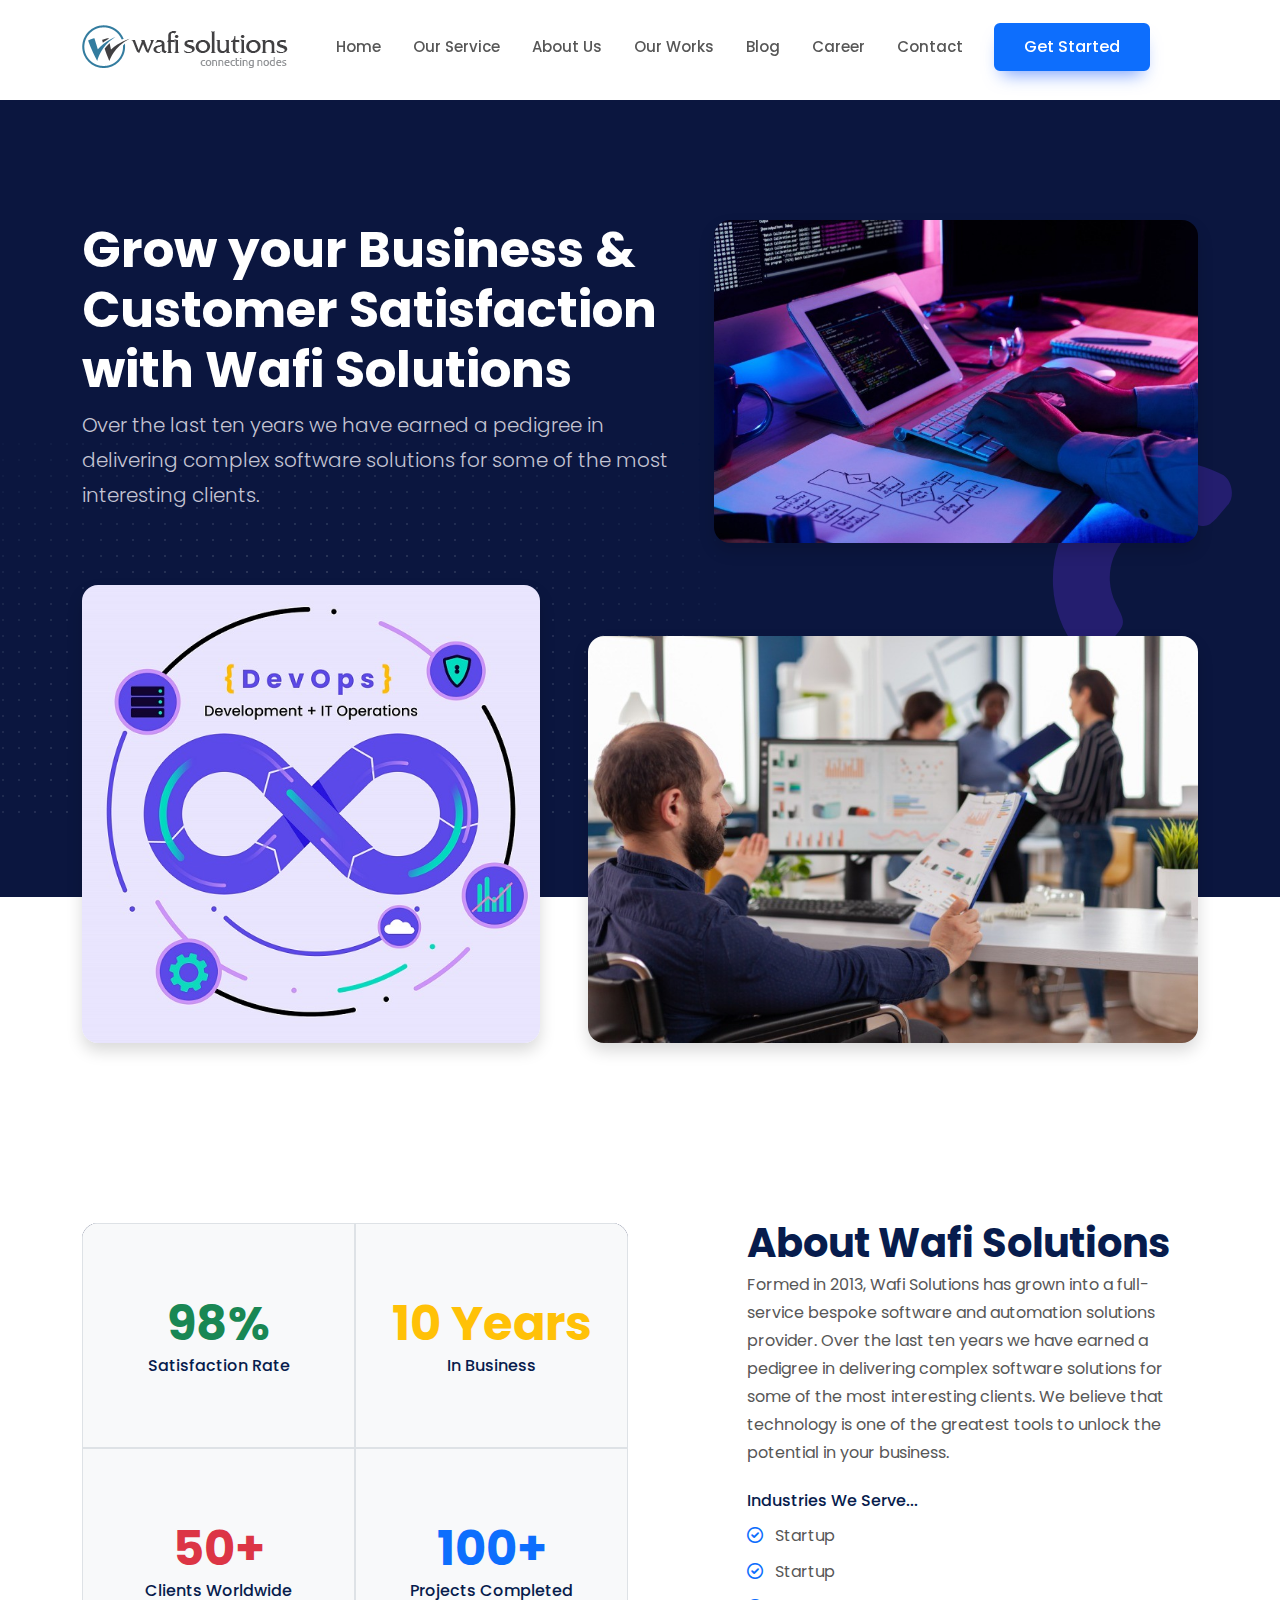
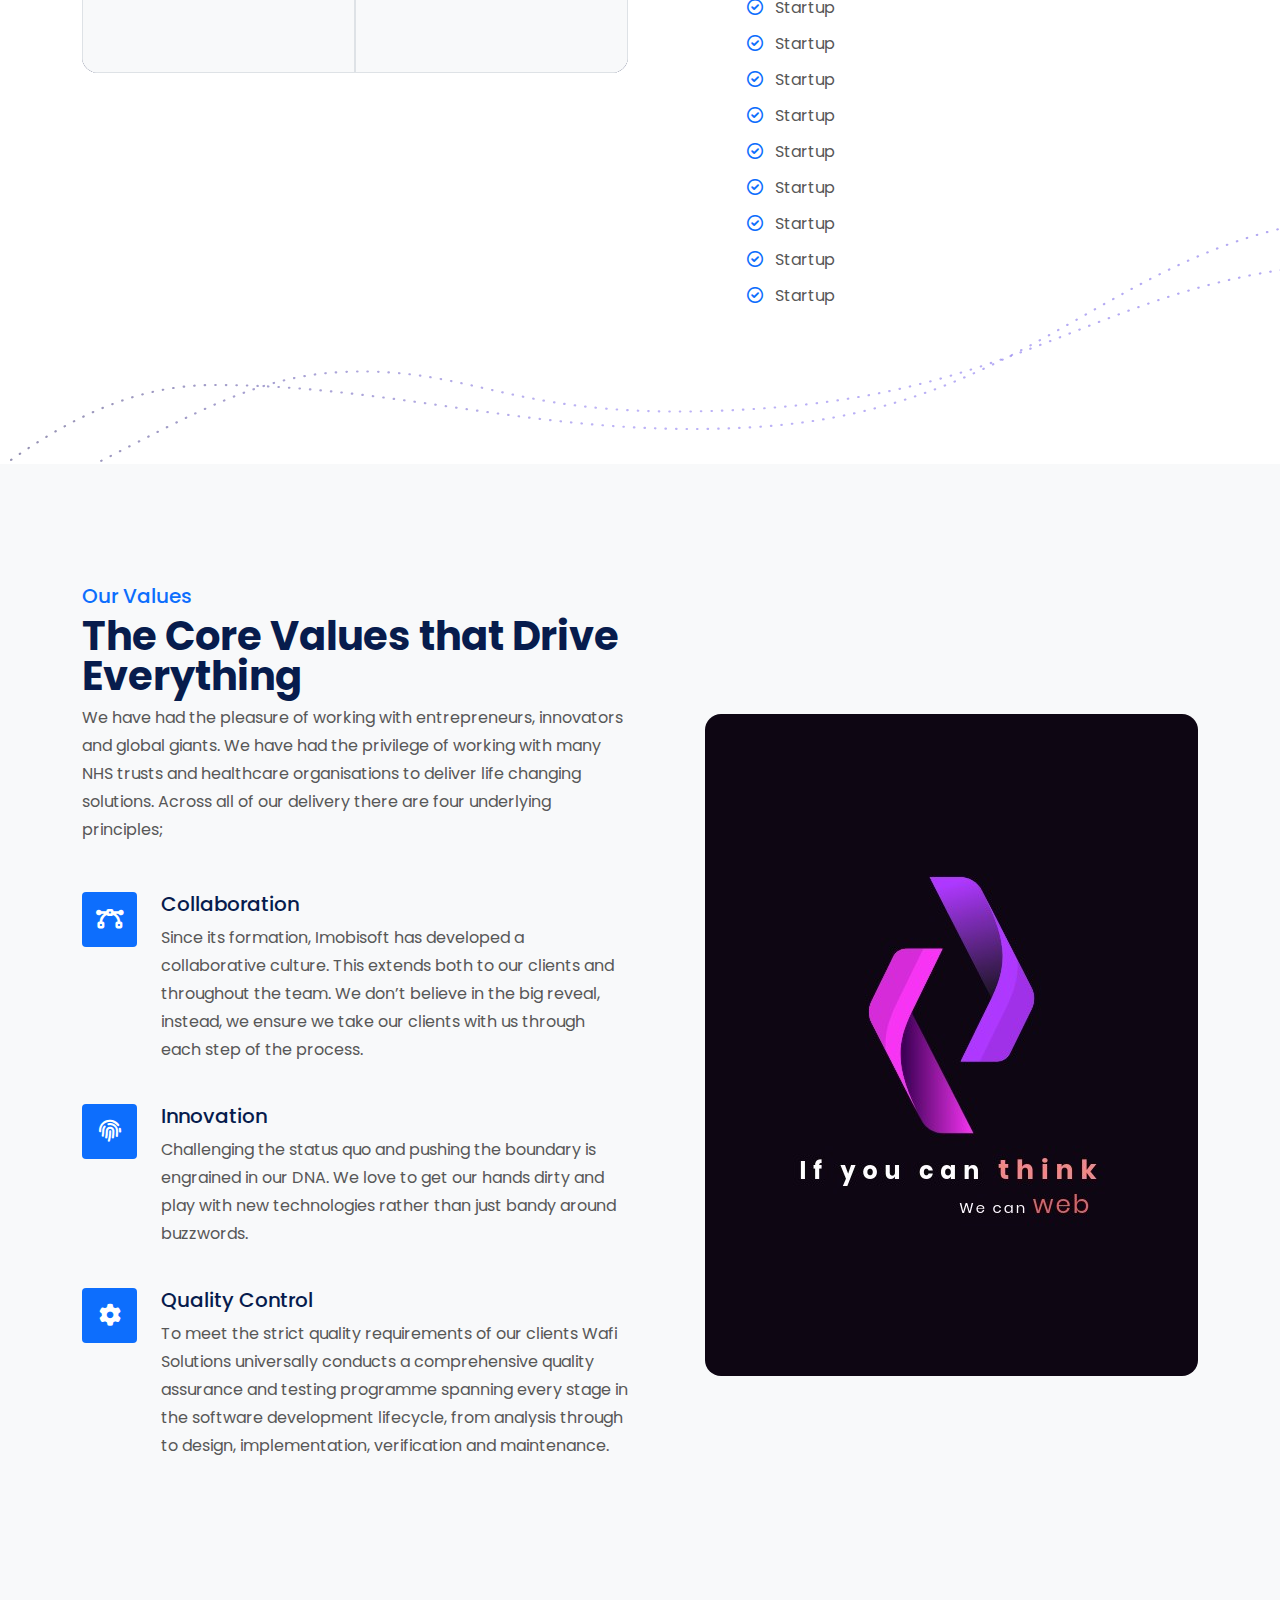
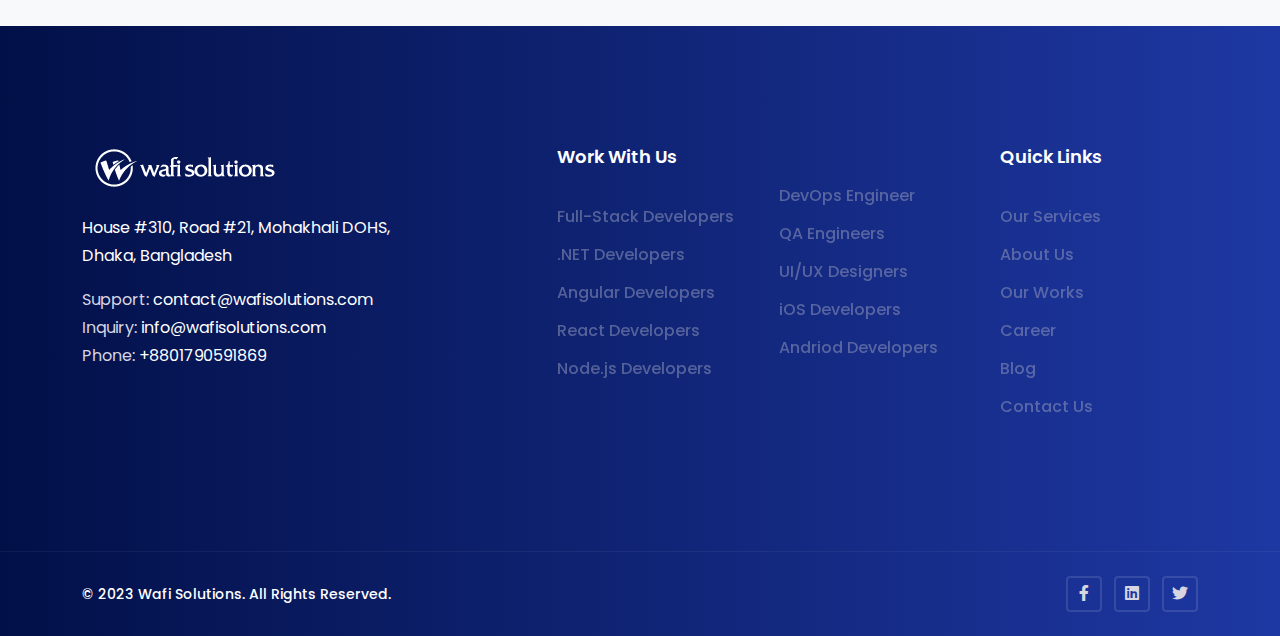
==== commit f46c87e1: "feature section two complete now" ====
--- a/about.html
+++ b/about.html
@@ -232,6 +232,57 @@
         <!-- our story section start -->
 
 
+        <!-- feature section two start -->
+        <section class="feature-section-two ptb-120 bg-light">
+            <div class="container">
+                <div class="row align-items-center justify-content-center">
+                    <div class="col-lg-6 col-md-12">
+                        <div class="section-title">
+                            <h5 class="h5 text-primary">Our Values</h5>
+                            <h2>The Core Values that Drive Everything</h2>
+                            <p>We have had the pleasure of working with entrepreneurs, innovators and global giants. We have had the privilege of working with many NHS trusts and healthcare organisations to deliver life changing solutions. Across all of our delivery there are four underlying principles;</p>
+                            <ul class="list-unstyled mt-5">
+                                <li class="d-flex align-items-start mb-4">
+                                    <div class="icon-box bg-primary rounded me-4">
+                                        <i class="fa-solid fa-bezier-curve"></i>
+                                    </div>
+                                    <div class="icon-content">
+                                        <h3 class="h5">Collaboration</h3>
+                                        <p>Since its formation, Imobisoft has developed a collaborative culture. This extends both to our clients and throughout the team. We don’t believe in the big reveal, instead, we ensure we take our clients with us through each step of the process.</p>
+                                    </div>
+                                </li>
+                                <li class="d-flex align-items-start mb-4">
+                                    <div class="icon-box bg-primary rounded me-4">
+                                        <i class="fa-solid fa-fingerprint"></i>
+                                    </div>
+                                    <div class="icon-content">
+                                        <h3 class="h5">Innovation</h3>
+                                        <p>Challenging the status quo and pushing the boundary is engrained in our DNA. We love to get our hands dirty and play with new technologies rather than just bandy around buzzwords. </p>
+                                    </div>
+                                </li>
+                                <li class="d-flex align-items-start mb-4">
+                                    <div class="icon-box bg-primary rounded me-4">
+                                        <i class="fa-solid fa-gear"></i>
+                                    </div>
+                                    <div class="icon-content">
+                                        <h3 class="h5">Quality Control</h3>
+                                        <p>To meet the strict quality requirements of our clients Wafi Solutions universally conducts a comprehensive quality assurance and testing programme spanning every stage in the software development lifecycle, from analysis through to design, implementation, verification and maintenance. </p>
+                                    </div>
+                                </li>
+                            </ul>
+                        </div>
+                    </div>
+                    <div class="col-lg-6 col-md-7">
+                        <div class="feature-img-wrap position-relative d-flex flex-column align-items-end">
+                            <img class="img-fluid rounded-custom" src="./images/feature-img3.jpg" alt="feature">
+                        </div>
+                    </div>
+                </div>
+            </div>
+        </section>
+        <!-- feature section two end -->
+
+
         <!-- footer section start -->
 
         <footer class="footer-section">
--- a/css/style.css
+++ b/css/style.css
@@ -1107,4 +1107,18 @@
   flex-direction: column;
   padding: 1.5rem;
   text-align: center;
+}
+
+
+/* feature section two styling  */
+
+
+
+.icon-box i {
+  width: 55px;
+  height: 55px;
+  line-height: 55px;
+  text-align: center;
+  font-size: 22px;
+  color: #fff;
 }--- a/css/responsive.css
+++ b/css/responsive.css
@@ -128,6 +128,9 @@
 
     }
 
+    .section-title  h2{
+        font-size: 32px;
+    }
 
 
 }
@@ -165,6 +168,10 @@
         font-size: 32px;
         line-height: 44px;
     }
+
+    .section-title  h2{
+        font-size: 26px;
+    }
     
 }
 
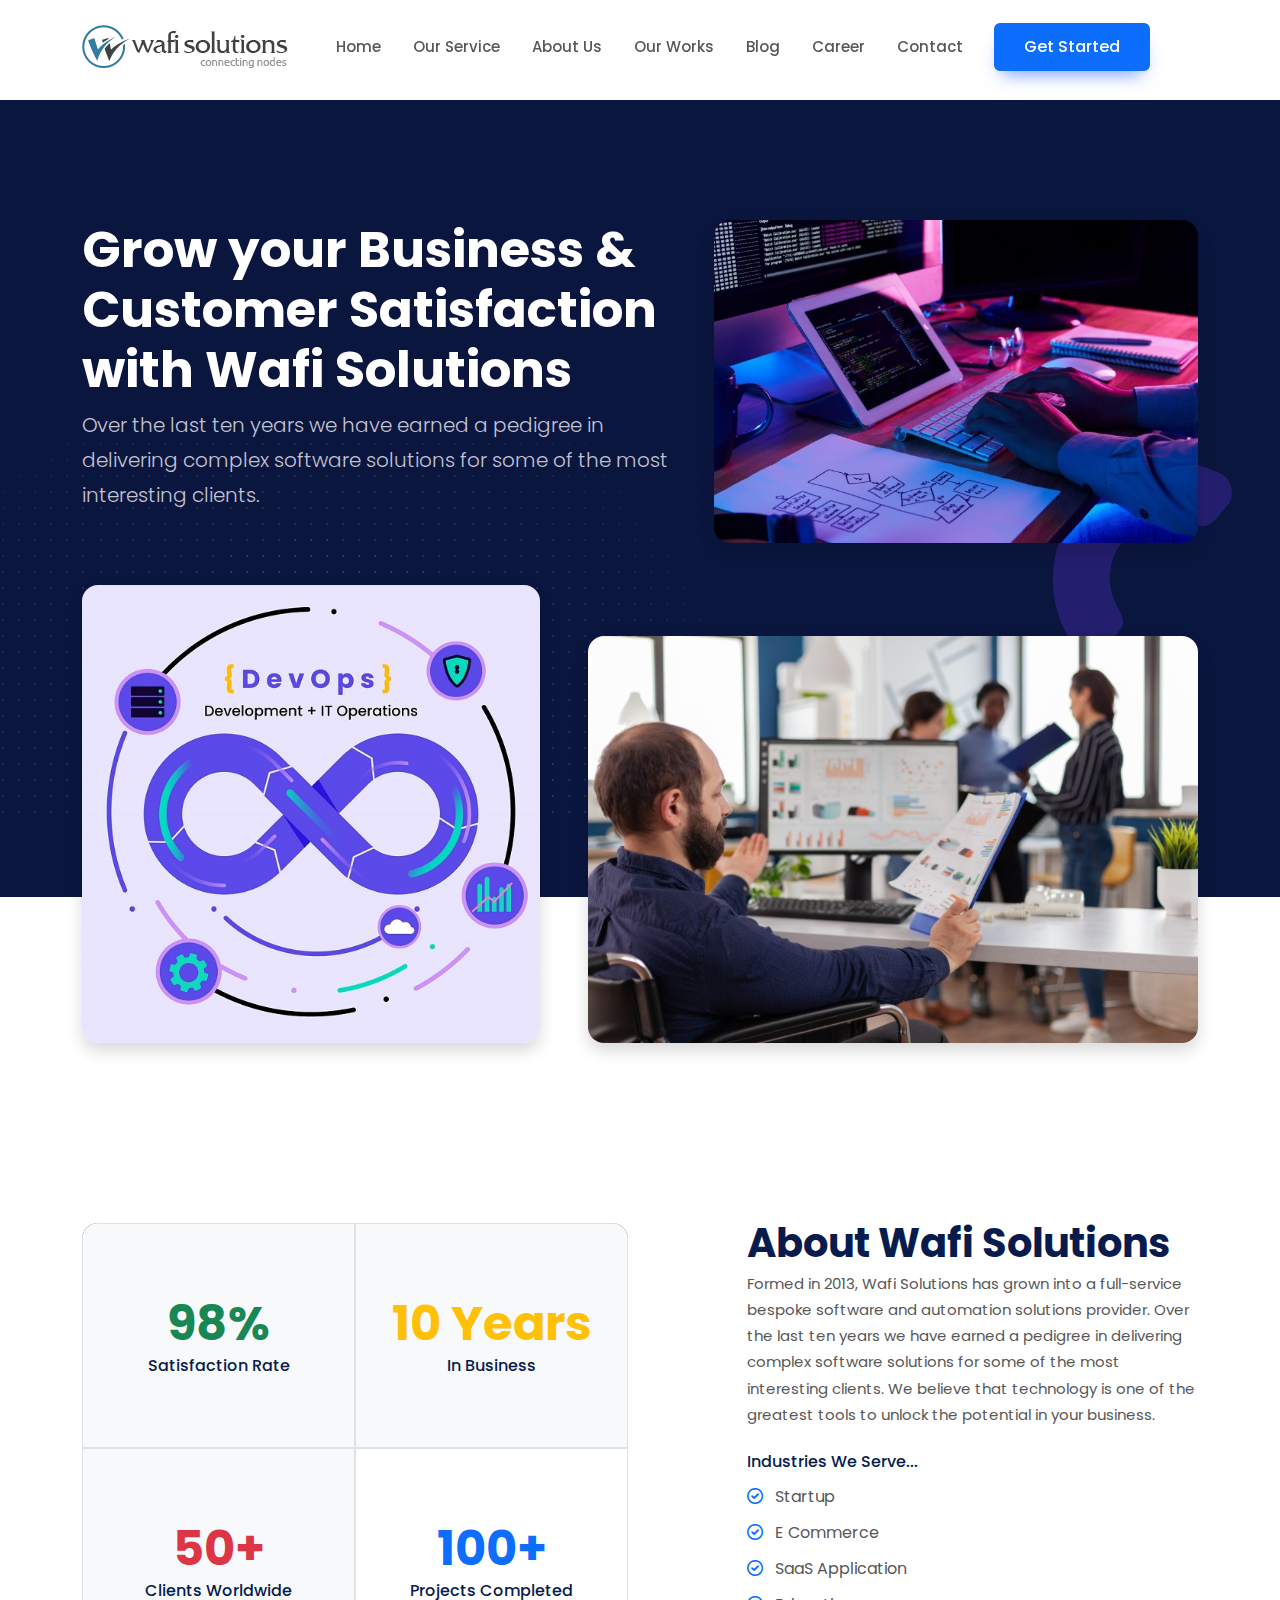
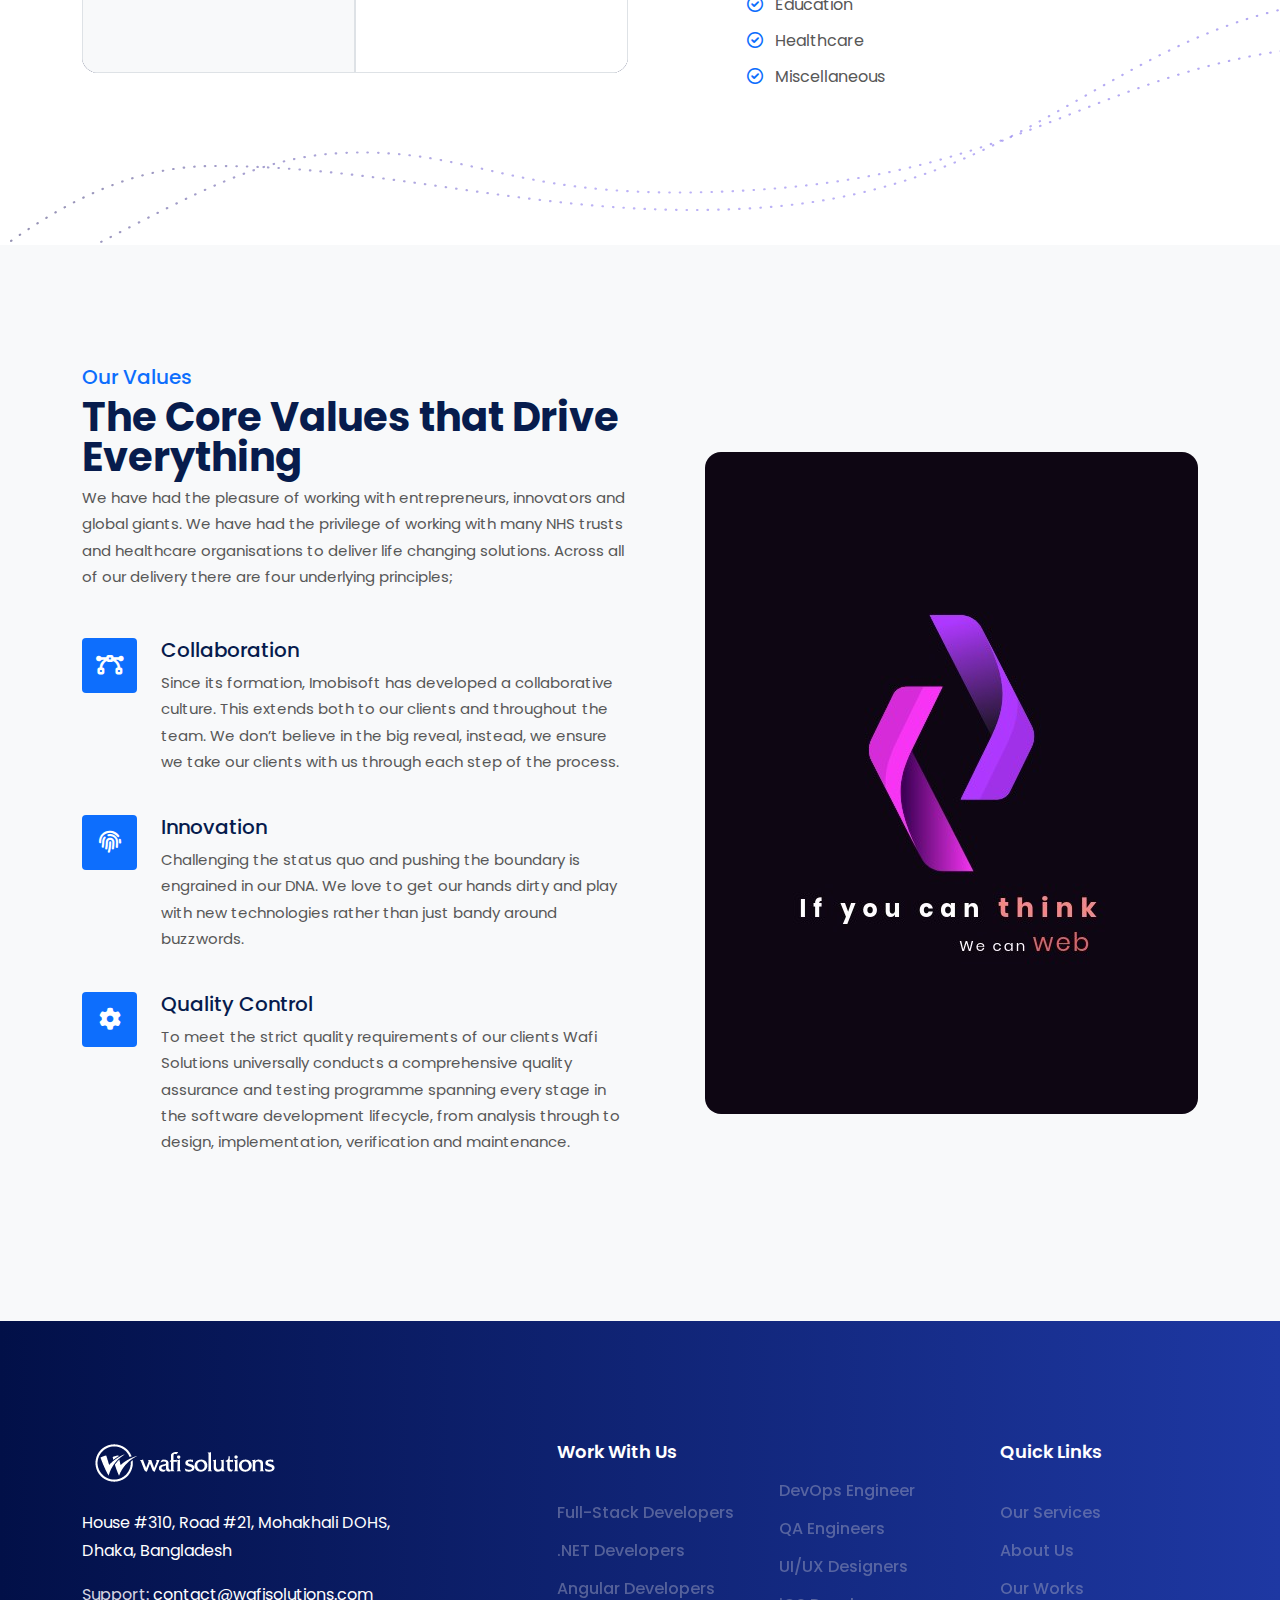
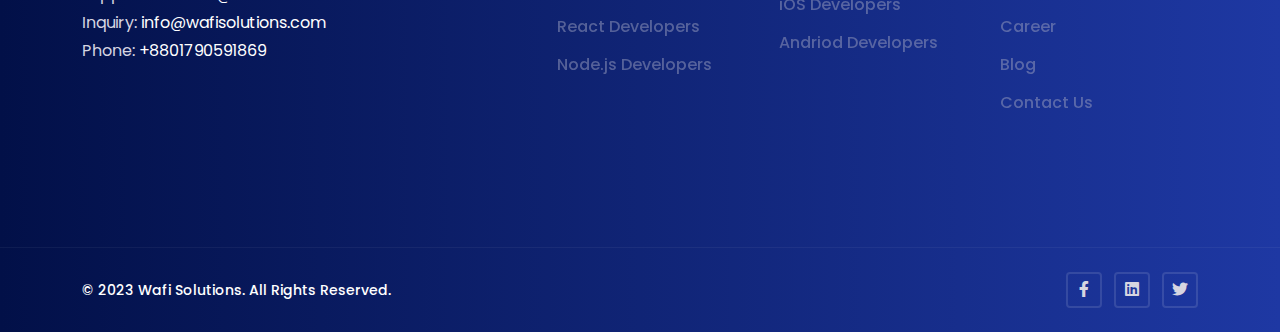
==== commit 82fbd400: "feature six section complete" ====
--- a/about.html
+++ b/about.html
@@ -179,16 +179,11 @@
                                 <h6 class="mt-4">Industries We Serve...</h6>
                                 <ul class="list-unstyled mb-0">
                                     <li class="py-1"><i class="fa-regular fa-circle-check me-2 text-primary"></i> Startup</li>
-                                    <li class="py-1"><i class="fa-regular fa-circle-check me-2 text-primary"></i> Startup</li>
-                                    <li class="py-1"><i class="fa-regular fa-circle-check me-2 text-primary"></i> Startup</li>
-                                    <li class="py-1"><i class="fa-regular fa-circle-check me-2 text-primary"></i> Startup</li>
-                                    <li class="py-1"><i class="fa-regular fa-circle-check me-2 text-primary"></i> Startup</li>
-                                    <li class="py-1"><i class="fa-regular fa-circle-check me-2 text-primary"></i> Startup</li>
-                                    <li class="py-1"><i class="fa-regular fa-circle-check me-2 text-primary"></i> Startup</li>
-                                    <li class="py-1"><i class="fa-regular fa-circle-check me-2 text-primary"></i> Startup</li>
-                                    <li class="py-1"><i class="fa-regular fa-circle-check me-2 text-primary"></i> Startup</li>
-                                    <li class="py-1"><i class="fa-regular fa-circle-check me-2 text-primary"></i> Startup</li>
-                                    <li class="py-1"><i class="fa-regular fa-circle-check me-2 text-primary"></i> Startup</li>
+                                    <li class="py-1"><i class="fa-regular fa-circle-check me-2 text-primary"></i> E Commerce </li>
+                                    <li class="py-1"><i class="fa-regular fa-circle-check me-2 text-primary"></i> SaaS Application </li>
+                                    <li class="py-1"><i class="fa-regular fa-circle-check me-2 text-primary"></i> Education</li>
+                                    <li class="py-1"><i class="fa-regular fa-circle-check me-2 text-primary"></i> Healthcare</li>
+                                    <li class="py-1"><i class="fa-regular fa-circle-check me-2 text-primary"></i> Miscellaneous</li>
                                 </ul>
                             </div>
                         </div>
@@ -219,7 +214,7 @@
                                     <h3 class="display-5 fw-bold mb-1 text-danger">50+</h3>
                                     <h6 class="mb-0">Clients Worldwide</h6>
                                 </div>
-                                <div class="story-item bg-light border">
+                                <div class="story-item bg-white border">
                                     <h3 class="display-5 fw-bold mb-1 text-primary">100+</h3>
                                     <h6 class="mb-0">Projects Completed</h6>
                                 </div>
--- a/css/style.css
+++ b/css/style.css
@@ -110,6 +110,10 @@
   font-size: 40px;
   font-weight: 700;
   line-height: 40px;
+}
+
+.section-title p{
+  font-size: 15px;
 }
 
 .feature-icon{
